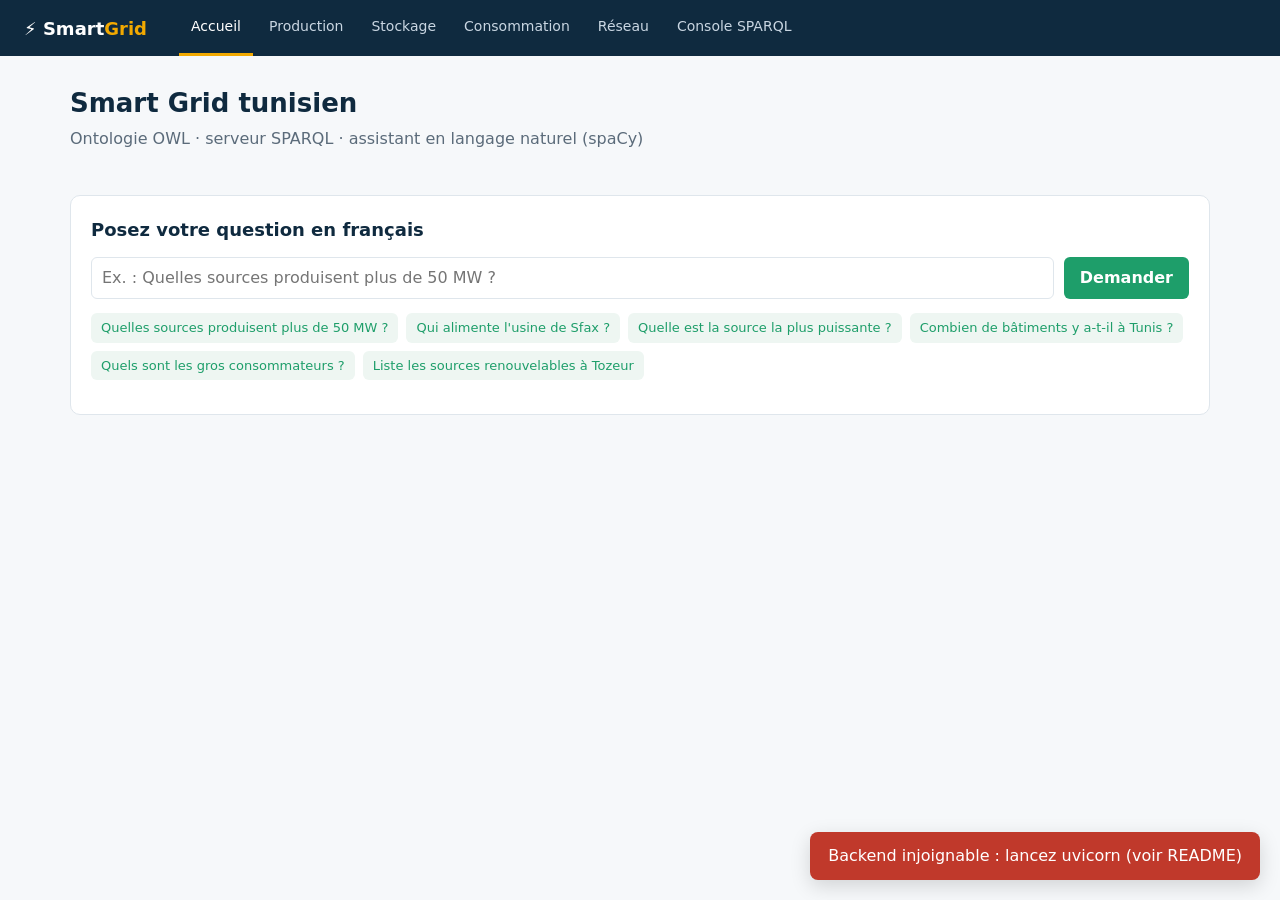
==== frontend/index.html @ bd8b9fa5 "Squelette du projet SmartGrid : ontologie v3, backend FastAPI, NLP spaCy, frontend - Ontologie corri" ====
<!doctype html>
<html lang="fr">
<head>
  <meta charset="utf-8">
  <meta name="viewport" content="width=device-width, initial-scale=1">
  <title>SmartGrid — Accueil</title>
  <link rel="stylesheet" href="css/style.css">
</head>
<body>
  <header>
    <div class="logo">⚡ Smart<span>Grid</span></div>
    <nav>
      <a href="index.html">Accueil</a>
      <a href="production.html">Production</a>
      <a href="stockage.html">Stockage</a>
      <a href="consommation.html">Consommation</a>
      <a href="reseau.html">Réseau</a>
      <a href="console.html">Console SPARQL</a>
    </nav>
  </header>

  <main>
    <h1>Smart Grid tunisien</h1>
    <p class="subtitle">Ontologie OWL · serveur SPARQL · assistant en langage naturel (spaCy)</p>

    <div class="stats" id="stats"></div>

    <section class="card">
      <h2>Posez votre question en français</h2>
      <div class="chat">
        <form class="chat-form" id="chat-form">
          <input id="question" placeholder="Ex. : Quelles sources produisent plus de 50 MW ?" autocomplete="off" required>
          <button type="submit">Demander</button>
        </form>
        <div class="examples" id="examples"></div>
        <div id="reponses"></div>
      </div>
    </section>
  </main>

  <script src="js/api.js"></script>
  <script src="js/chat.js"></script>
</body>
</html>
---- frontend/css/style.css ----
:root {
  --navy: #0f2a3f;
  --green: #1e9e6a;
  --green-light: #eef6f2;
  --amber: #f2a900;
  --red: #c0392b;
  --text: #1b2733;
  --muted: #5b6b7a;
  --border: #dfe6ec;
  --bg: #f6f8fa;
  --card: #ffffff;
  --radius: 10px;
}

* { box-sizing: border-box; }
body {
  margin: 0;
  font-family: "Segoe UI", system-ui, -apple-system, Roboto, sans-serif;
  color: var(--text);
  background: var(--bg);
  line-height: 1.5;
}

/* ---------- navigation ---------- */
header {
  background: var(--navy);
  color: #fff;
  padding: 0 24px;
  display: flex;
  align-items: center;
  gap: 32px;
  flex-wrap: wrap;
}
header .logo { font-weight: 700; font-size: 18px; padding: 14px 0; }
header .logo span { color: var(--amber); }
nav { display: flex; gap: 4px; flex-wrap: wrap; }
nav a {
  color: #c9d6e2;
  text-decoration: none;
  padding: 16px 12px;
  border-bottom: 3px solid transparent;
  font-size: 14px;
}
nav a:hover { color: #fff; }
nav a.active { color: #fff; border-bottom-color: var(--amber); }

main { max-width: 1180px; margin: 0 auto; padding: 28px 20px 60px; }
h1 { color: var(--navy); margin: 0 0 4px; font-size: 26px; }
.subtitle { color: var(--muted); margin: 0 0 24px; }
h2 { color: var(--navy); font-size: 18px; margin: 0 0 14px; }

.card {
  background: var(--card);
  border: 1px solid var(--border);
  border-radius: var(--radius);
  padding: 20px;
  margin-bottom: 20px;
}

/* ---------- stats ---------- */
.stats { display: grid; grid-template-columns: repeat(auto-fit, minmax(170px, 1fr)); gap: 14px; margin-bottom: 20px; }
.stat { background: var(--card); border: 1px solid var(--border); border-radius: var(--radius); padding: 16px 18px; }
.stat .value { font-size: 30px; font-weight: 700; color: var(--navy); }
.stat .label { color: var(--muted); font-size: 13px; }

/* ---------- formulaires ---------- */
.toolbar { display: flex; gap: 10px; flex-wrap: wrap; align-items: end; }
.field { display: flex; flex-direction: column; gap: 4px; font-size: 13px; color: var(--muted); }
input, select, textarea {
  font: inherit;
  padding: 8px 10px;
  border: 1px solid var(--border);
  border-radius: 6px;
  background: #fff;
  color: var(--text);
  min-width: 0;
}
input:focus, select:focus, textarea:focus { outline: 2px solid var(--green); border-color: transparent; }
button {
  font: inherit;
  cursor: pointer;
  border: none;
  border-radius: 6px;
  padding: 9px 16px;
  background: var(--green);
  color: #fff;
  font-weight: 600;
}
button:hover { filter: brightness(0.95); }
button.secondary { background: #e8edf2; color: var(--text); }
button.danger { background: var(--red); }
button.small { padding: 5px 10px; font-size: 13px; }

.form-grid { display: grid; grid-template-columns: repeat(auto-fit, minmax(200px, 1fr)); gap: 12px; }

/* ---------- tableaux ---------- */
.table-wrap { overflow-x: auto; }
table { width: 100%; border-collapse: collapse; font-size: 14px; }
th { text-align: left; color: var(--muted); font-weight: 600; border-bottom: 2px solid var(--border); padding: 10px 8px; white-space: nowrap; }
td { border-bottom: 1px solid var(--border); padding: 10px 8px; vertical-align: top; }
tr:hover td { background: #fafcfd; }
.badge { display: inline-block; padding: 2px 8px; border-radius: 99px; background: var(--green-light); color: var(--green); font-size: 12px; font-weight: 600; }
.actions { display: flex; gap: 6px; }
.empty { color: var(--muted); text-align: center; padding: 24px; }

/* ---------- messages ---------- */
.toast { position: fixed; right: 20px; bottom: 20px; padding: 12px 18px; border-radius: 8px; color: #fff; background: var(--navy); box-shadow: 0 6px 20px rgba(0,0,0,.15); z-index: 10; }
.toast.error { background: var(--red); }
.todo { border-left: 4px solid var(--amber); background: #fff8e6; padding: 14px 18px; border-radius: 6px; margin-bottom: 20px; }

/* ---------- assistant NLP ---------- */
.chat { display: flex; flex-direction: column; gap: 14px; }
.chat-form { display: flex; gap: 10px; }
.chat-form input { flex: 1; }
.examples { display: flex; gap: 8px; flex-wrap: wrap; }
.examples button { background: var(--green-light); color: var(--green); font-weight: 500; padding: 5px 10px; font-size: 13px; }
.answer { border: 1px solid var(--border); border-radius: var(--radius); padding: 16px; background: #fcfdfe; }
.answer .q { font-weight: 600; color: var(--navy); margin-bottom: 10px; }
pre { background: var(--navy); color: #e6edf3; padding: 14px; border-radius: 8px; overflow-x: auto; font-size: 13px; margin: 8px 0; }
details { margin: 8px 0; }
summary { cursor: pointer; color: var(--muted); font-size: 14px; }
.tokens { display: flex; flex-wrap: wrap; gap: 6px; margin-top: 8px; }
.token { border: 1px solid var(--border); border-radius: 6px; padding: 4px 8px; font-size: 12px; background: #fff; }
.token b { display: block; font-size: 13px; color: var(--text); }
.token small { color: var(--muted); }
.ent { background: #fff3cd; }

@media (max-width: 640px) {
  header { gap: 8px; }
  .chat-form { flex-direction: column; }
}
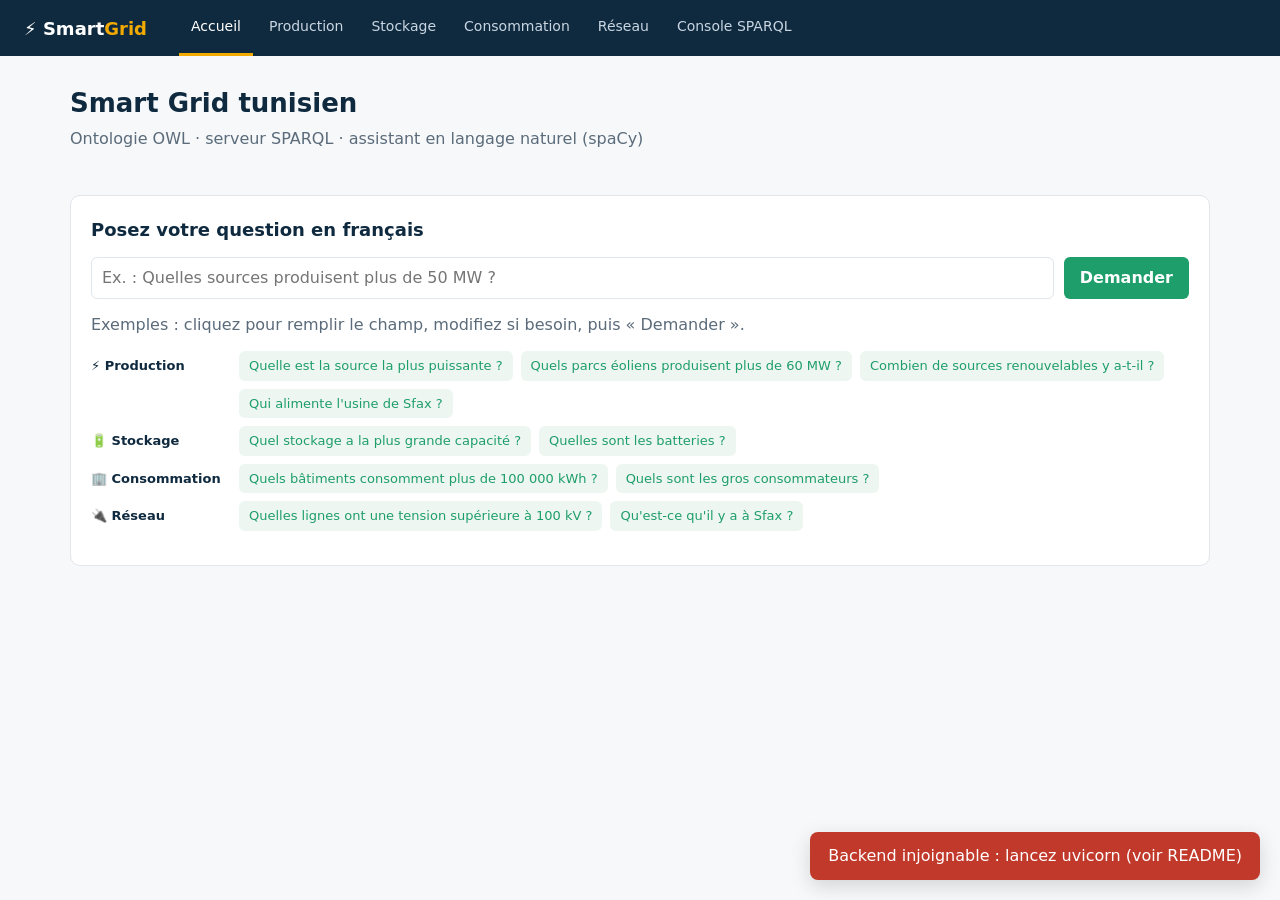
==== commit 73dd1335: "Production : 3 nouvelles sources, 10 questions NLP testées, exemples de l'assistant par branche - In" ====
--- a/frontend/index.html
+++ b/frontend/index.html
@@ -32,6 +32,7 @@
           <input id="question" placeholder="Ex. : Quelles sources produisent plus de 50 MW ?" autocomplete="off" required>
           <button type="submit">Demander</button>
         </form>
+        <p class="subtitle" style="margin:0">Exemples : cliquez pour remplir le champ, modifiez si besoin, puis « Demander ».</p>
         <div class="examples" id="examples"></div>
         <div id="reponses"></div>
       </div>
--- a/frontend/css/style.css
+++ b/frontend/css/style.css
@@ -112,7 +112,10 @@
 .chat { display: flex; flex-direction: column; gap: 14px; }
 .chat-form { display: flex; gap: 10px; }
 .chat-form input { flex: 1; }
-.examples { display: flex; gap: 8px; flex-wrap: wrap; }
+.examples { display: flex; flex-direction: column; gap: 8px; }
+.example-row { display: grid; grid-template-columns: 140px 1fr; gap: 8px; align-items: start; }
+.example-theme { font-size: 13px; font-weight: 600; color: var(--navy); padding-top: 5px; }
+.example-buttons { display: flex; gap: 8px; flex-wrap: wrap; }
 .examples button { background: var(--green-light); color: var(--green); font-weight: 500; padding: 5px 10px; font-size: 13px; }
 .answer { border: 1px solid var(--border); border-radius: var(--radius); padding: 16px; background: #fcfdfe; }
 .answer .q { font-weight: 600; color: var(--navy); margin-bottom: 10px; }
@@ -128,4 +131,5 @@
 @media (max-width: 640px) {
   header { gap: 8px; }
   .chat-form { flex-direction: column; }
+  .example-row { grid-template-columns: 1fr; }
 }
